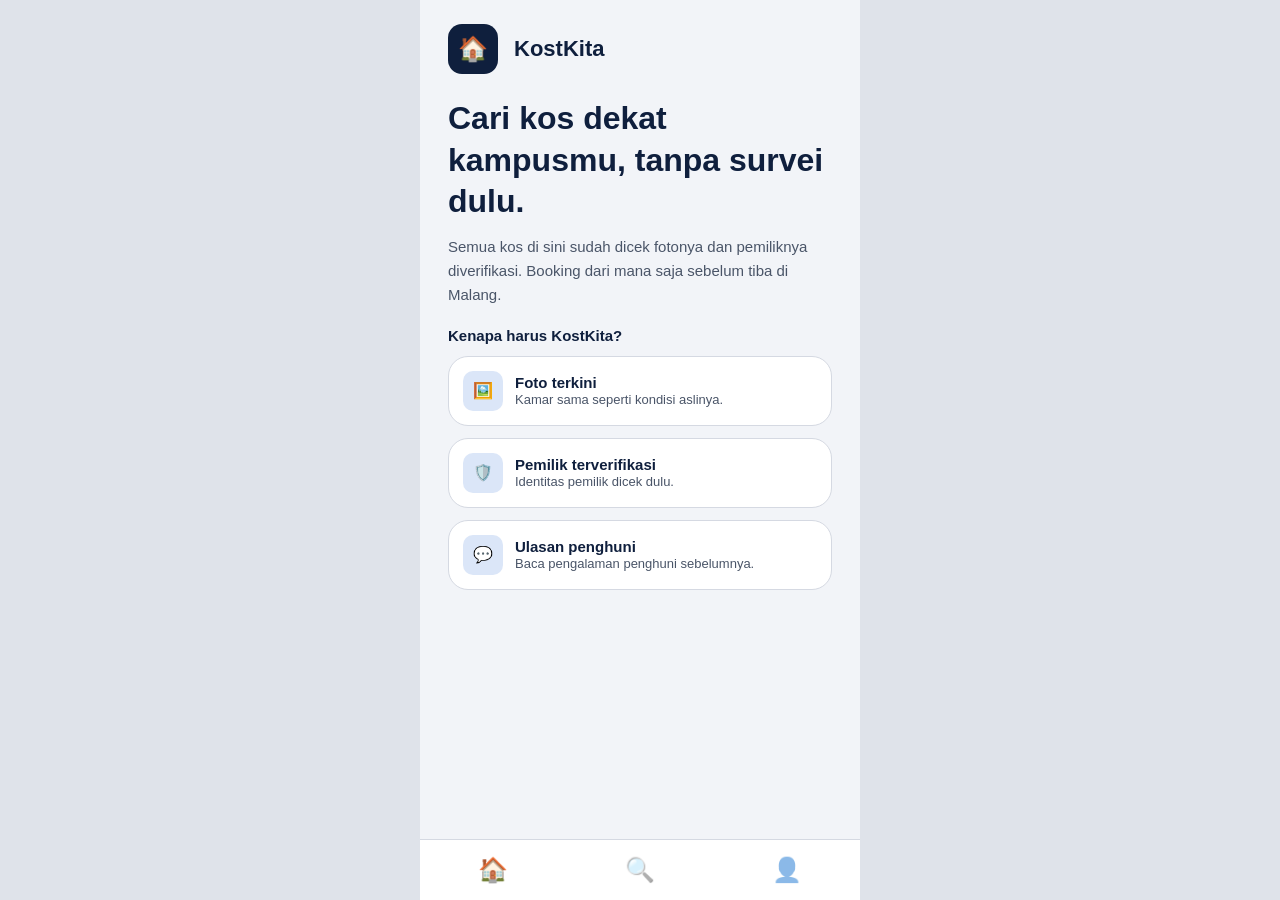
==== index.html @ cccb9350 "membuat index.html dan style.css" ====
<!DOCTYPE html>
<html lang="id">
<head>
  <meta charset="UTF-8">
  <meta name="viewport" content="width=device-width, initial-scale=1.0">
  <title>KostKita</title>
  <link rel="stylesheet" href="css/style.css">
</head>
<body>
  <div class="app">
    <main class="konten">
      <div class="logo">
        <div class="logo-ikon">🏠</div>
        <span class="logo-teks">KostKita</span>
      </div>

      <h1>Cari kos dekat kampusmu, tanpa survei dulu.</h1>
      <p class="deskripsi">Semua kos di sini sudah dicek fotonya dan pemiliknya diverifikasi. Booking dari mana saja sebelum tiba di Malang.</p>

      <h3>Kenapa harus KostKita?</h3>

      <div class="kartu">
        <div class="kartu-ikon">🖼️</div>
        <div>
          <strong>Foto terkini</strong>
          <p>Kamar sama seperti kondisi aslinya.</p>
        </div>
      </div>

      <div class="kartu">
        <div class="kartu-ikon">🛡️</div>
        <div>
          <strong>Pemilik terverifikasi</strong>
          <p>Identitas pemilik dicek dulu.</p>
        </div>
      </div>

      <div class="kartu">
        <div class="kartu-ikon">💬</div>
        <div>
          <strong>Ulasan penghuni</strong>
          <p>Baca pengalaman penghuni sebelumnya.</p>
        </div>
      </div>
    </main>

    <nav class="bottom-nav">
      <a href="index.html" class="aktif">🏠</a>
      <a href="cari.html">🔍</a>
      <a href="akun.html">👤</a>
    </nav>
  </div>
</body>
</html>
---- css/style.css ----
:root {
  --navy: #0f1f3d;
  --kuning: #ffc93c;
  --biru-muda: #dbe6f8;
  --latar: #f2f4f8;
  --abu: #4a5568;
  --garis: #d5d9e2;
}

* {
  box-sizing: border-box;
  margin: 0;
  padding: 0;
}

body {
  font-family: "Poppins", Arial, sans-serif;
  background: #dfe3ea;
  color: var(--navy);
}

/* lebar layar HP, ditengah kalau dibuka di laptop */
.app {
  max-width: 440px;
  min-height: 100vh;
  margin: 0 auto;
  background: var(--latar);
  position: relative;
}

.konten {
  padding: 24px 28px 100px;
}

/* logo */
.logo {
  display: flex;
  align-items: center;
  gap: 16px;
}

.logo-ikon {
  width: 50px;
  height: 50px;
  background: var(--navy);
  border-radius: 14px;
  display: flex;
  align-items: center;
  justify-content: center;
  font-size: 24px;
}

.logo-teks {
  font-size: 22px;
  font-weight: 600;
}

/* teks */
h1 {
  font-size: 32px;
  line-height: 1.3;
  margin: 24px 0 12px;
}

.deskripsi {
  font-size: 15px;
  color: var(--abu);
  line-height: 1.6;
  margin-bottom: 20px;
}

h3 {
  font-size: 15px;
  margin-bottom: 12px;
}

/* kartu fitur */
.kartu {
  display: flex;
  gap: 12px;
  align-items: center;
  background: white;
  border: 1px solid var(--garis);
  border-radius: 20px;
  padding: 14px;
  margin-bottom: 12px;
}

.kartu-ikon {
  width: 40px;
  height: 40px;
  flex-shrink: 0;
  background: var(--biru-muda);
  border-radius: 10px;
  display: flex;
  align-items: center;
  justify-content: center;
}

.kartu strong {
  font-size: 15px;
}

.kartu p {
  font-size: 13px;
  color: var(--abu);
}

/* navigasi bawah */
.bottom-nav {
  position: fixed;
  bottom: 0;
  left: 50%;
  transform: translateX(-50%);
  width: 100%;
  max-width: 440px;
  display: flex;
  justify-content: space-around;
  background: white;
  padding: 16px 0;
  border-top: 1px solid var(--garis);
}

.bottom-nav a {
  text-decoration: none;
  font-size: 24px;
  opacity: 0.5;
}

.bottom-nav a.aktif {
  opacity: 1;
}
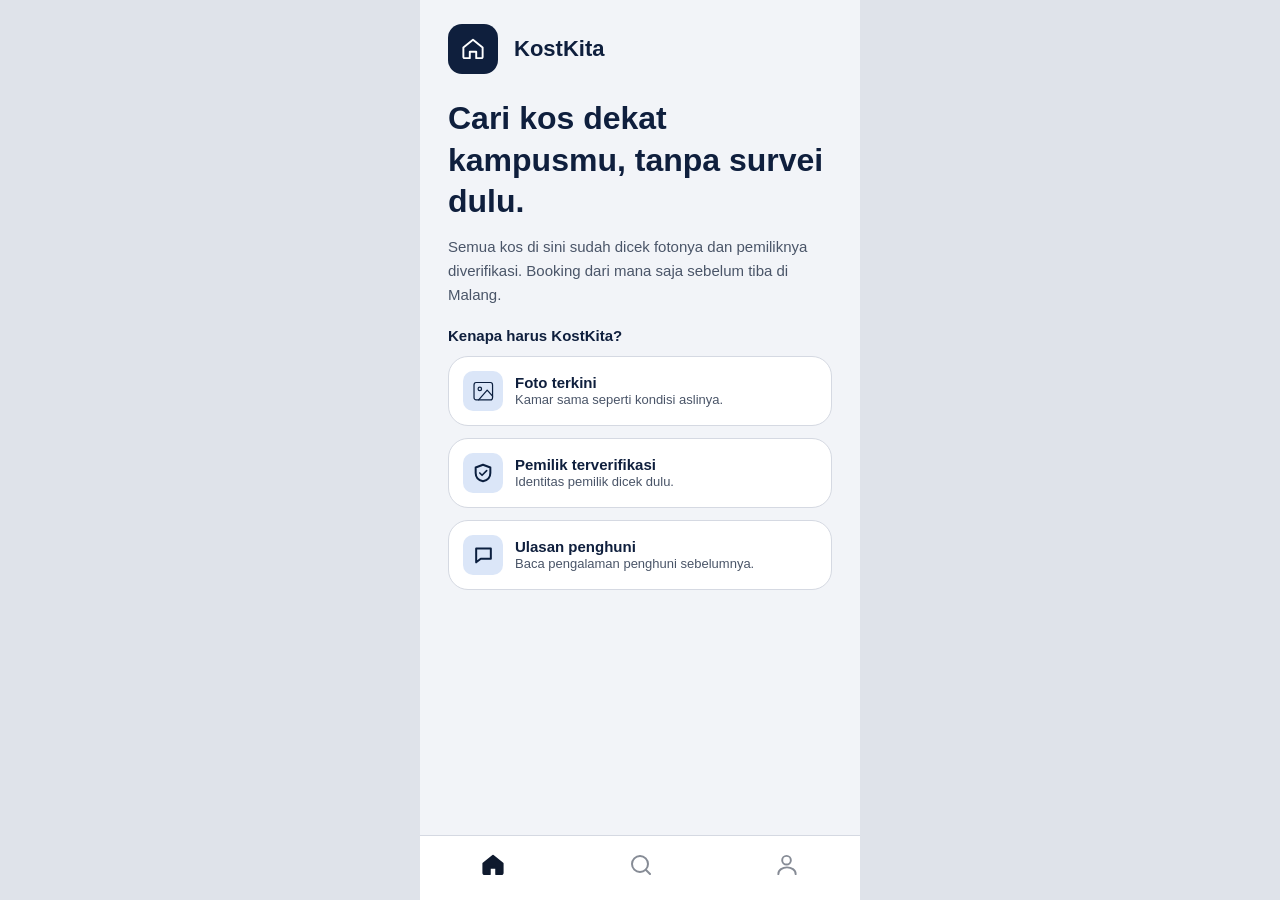
==== commit e2a2cf0b: "Tambah detail, bandingkan, dan ikon" ====
--- a/index.html
+++ b/index.html
@@ -10,7 +10,7 @@
   <div class="app">
     <main class="konten">
       <div class="logo">
-        <div class="logo-ikon">🏠</div>
+        <div class="logo-ikon" data-ikon="home"></div>
         <span class="logo-teks">KostKita</span>
       </div>
 
@@ -20,7 +20,7 @@
       <h3>Kenapa harus KostKita?</h3>
 
       <div class="kartu">
-        <div class="kartu-ikon">🖼️</div>
+        <div class="kartu-ikon" data-ikon="image"></div>
         <div>
           <strong>Foto terkini</strong>
           <p>Kamar sama seperti kondisi aslinya.</p>
@@ -28,7 +28,7 @@
       </div>
 
       <div class="kartu">
-        <div class="kartu-ikon">🛡️</div>
+        <div class="kartu-ikon" data-ikon="shield"></div>
         <div>
           <strong>Pemilik terverifikasi</strong>
           <p>Identitas pemilik dicek dulu.</p>
@@ -36,7 +36,7 @@
       </div>
 
       <div class="kartu">
-        <div class="kartu-ikon">💬</div>
+        <div class="kartu-ikon" data-ikon="chat"></div>
         <div>
           <strong>Ulasan penghuni</strong>
           <p>Baca pengalaman penghuni sebelumnya.</p>
@@ -45,10 +45,12 @@
     </main>
 
     <nav class="bottom-nav">
-      <a href="index.html" class="aktif">🏠</a>
-      <a href="cari.html">🔍</a>
-      <a href="akun.html">👤</a>
+      <a href="index.html" class="aktif" data-ikon="home"></a>
+      <a href="cari.html" data-ikon="search"></a>
+      <a href="akun.html" data-ikon="user"></a>
     </nav>
   </div>
+
+  <script src="js/icons.js"></script>
 </body>
 </html>
--- a/css/style.css
+++ b/css/style.css
@@ -1,3 +1,5 @@
+/* UMUM (dipakai semua halaman) */
+
 :root {
   --navy: #0f1f3d;
   --kuning: #ffc93c;
@@ -19,7 +21,6 @@
   color: var(--navy);
 }
 
-/* lebar layar HP, ditengah kalau dibuka di laptop */
 .app {
   max-width: 440px;
   min-height: 100vh;
@@ -32,81 +33,13 @@
   padding: 24px 28px 100px;
 }
 
-/* logo */
-.logo {
-  display: flex;
-  align-items: center;
-  gap: 16px;
-}
-
-.logo-ikon {
-  width: 50px;
-  height: 50px;
-  background: var(--navy);
-  border-radius: 14px;
-  display: flex;
-  align-items: center;
-  justify-content: center;
-  font-size: 24px;
-}
-
-.logo-teks {
-  font-size: 22px;
-  font-weight: 600;
-}
-
-/* teks */
-h1 {
-  font-size: 32px;
-  line-height: 1.3;
-  margin: 24px 0 12px;
-}
-
-.deskripsi {
-  font-size: 15px;
-  color: var(--abu);
-  line-height: 1.6;
-  margin-bottom: 20px;
-}
-
 h3 {
   font-size: 15px;
   margin-bottom: 12px;
 }
 
-/* kartu fitur */
-.kartu {
-  display: flex;
-  gap: 12px;
-  align-items: center;
-  background: white;
-  border: 1px solid var(--garis);
-  border-radius: 20px;
-  padding: 14px;
-  margin-bottom: 12px;
-}
-
-.kartu-ikon {
-  width: 40px;
-  height: 40px;
-  flex-shrink: 0;
-  background: var(--biru-muda);
-  border-radius: 10px;
-  display: flex;
-  align-items: center;
-  justify-content: center;
-}
-
-.kartu strong {
-  font-size: 15px;
-}
-
-.kartu p {
-  font-size: 13px;
-  color: var(--abu);
-}
-
-/* navigasi bawah */
+/* BOTTOM NAV (dipakai semua halaman) */
+
 .bottom-nav {
   position: fixed;
   bottom: 0;
@@ -129,4 +62,424 @@
 
 .bottom-nav a.aktif {
   opacity: 1;
-}+}
+
+/* INDEX (index.html) */
+
+.logo {
+  display: flex;
+  align-items: center;
+  gap: 16px;
+}
+
+.logo-ikon {
+  width: 50px;
+  height: 50px;
+  background: var(--navy);
+  border-radius: 14px;
+  display: flex;
+  align-items: center;
+  justify-content: center;
+  font-size: 24px;
+}
+
+.logo-teks {
+  font-size: 22px;
+  font-weight: 600;
+}
+
+h1 {
+  font-size: 32px;
+  line-height: 1.3;
+  margin: 24px 0 12px;
+}
+
+.deskripsi {
+  font-size: 15px;
+  color: var(--abu);
+  line-height: 1.6;
+  margin-bottom: 20px;
+}
+
+.kartu {
+  display: flex;
+  gap: 12px;
+  align-items: center;
+  background: white;
+  border: 1px solid var(--garis);
+  border-radius: 20px;
+  padding: 14px;
+  margin-bottom: 12px;
+}
+
+.kartu-ikon {
+  width: 40px;
+  height: 40px;
+  flex-shrink: 0;
+  background: var(--biru-muda);
+  border-radius: 10px;
+  display: flex;
+  align-items: center;
+  justify-content: center;
+}
+
+.kartu strong {
+  font-size: 15px;
+}
+
+.kartu p {
+  font-size: 13px;
+  color: var(--abu);
+}
+
+/* CARI (cari.html) */
+
+.judul {
+  font-size: 26px;
+  margin-top: 16px;
+}
+
+.sub {
+  font-size: 14px;
+  color: var(--abu);
+  margin-bottom: 20px;
+}
+
+.form-kartu {
+  background: white;
+  border: 1px solid var(--garis);
+  border-radius: 28px;
+  padding: 24px;
+  margin-bottom: 24px;
+}
+
+.label {
+  display: block;
+  font-size: 15px;
+  font-weight: 500;
+  margin: 18px 0 10px;
+}
+
+.form-kartu .label:first-child {
+  margin-top: 0;
+}
+
+.input-wrap {
+  display: flex;
+  align-items: center;
+  gap: 10px;
+  background: #e4e9f2;
+  border: 1px solid #b8c0cf;
+  border-radius: 12px;
+  padding: 12px 14px;
+}
+
+.input-wrap input {
+  border: none;
+  background: transparent;
+  outline: none;
+  font-family: inherit;
+  font-size: 14px;
+  width: 100%;
+  color: var(--navy);
+}
+
+.baris-chip {
+  display: flex;
+  flex-wrap: wrap;
+  gap: 8px;
+}
+
+.chip {
+  border: none;
+  background: var(--biru-muda);
+  color: var(--navy);
+  font-family: inherit;
+  font-size: 13px;
+  padding: 8px 16px;
+  border-radius: 999px;
+  cursor: pointer;
+}
+
+.chip-garis {
+  background: white;
+  border: 1px solid var(--navy);
+  font-size: 12px;
+  padding: 6px 14px;
+}
+
+.chip-aktif {
+  background: var(--navy);
+  color: white;
+}
+
+.baris-harga {
+  display: flex;
+  align-items: center;
+  gap: 10px;
+}
+
+.input-harga {
+  width: 100%;
+  background: #e4e9f2;
+  border: 1px solid #b8c0cf;
+  border-radius: 12px;
+  padding: 12px;
+  font-family: inherit;
+  font-size: 14px;
+  text-align: center;
+  color: var(--navy);
+}
+
+.tombol-kuning {
+  display: block;
+  width: 100%;
+  background: var(--kuning);
+  border: none;
+  border-radius: 12px;
+  padding: 14px;
+  margin-top: 24px;
+  font-family: inherit;
+  font-size: 15px;
+  font-weight: 600;
+  color: var(--navy);
+  text-align: center;
+  text-decoration: none;
+  cursor: pointer;
+}
+
+.judul-bagian {
+  font-size: 15px;
+  margin: 24px 0 12px;
+}
+
+.riwayat {
+  display: flex;
+  align-items: center;
+  gap: 14px;
+}
+
+.riwayat-ikon {
+  font-size: 22px;
+}
+
+.riwayat strong {
+  font-size: 14px;
+}
+
+.riwayat p {
+  font-size: 13px;
+  color: #8a93a3;
+}
+
+/* HASIL (hasil.html) */
+
+.konten-hasil {
+  padding-top: 20px;
+  padding-bottom: 150px;
+}
+
+.bar-cari {
+  display: flex;
+  align-items: center;
+  gap: 14px;
+  margin-bottom: 16px;
+}
+
+.tombol-kembali {
+  font-size: 24px;
+  text-decoration: none;
+  color: var(--navy);
+}
+
+.kotak-cari {
+  flex: 1;
+  display: flex;
+  align-items: center;
+  gap: 10px;
+  background: white;
+  border: 1px solid var(--garis);
+  border-radius: 14px;
+  padding: 8px 8px 8px 14px;
+  font-size: 14px;
+}
+
+.kotak-cari strong {
+  flex: 1;
+  font-weight: 500;
+}
+
+.tombol-cari-kecil {
+  background: var(--kuning);
+  border-radius: 10px;
+  padding: 8px 10px;
+  text-decoration: none;
+}
+
+.tombol-filter {
+  background: var(--navy);
+  color: white;
+  border: none;
+  border-radius: 999px;
+  padding: 12px 22px;
+  font-family: inherit;
+  font-size: 15px;
+  font-weight: 600;
+  cursor: pointer;
+}
+
+.baris-info {
+  display: flex;
+  justify-content: space-between;
+  align-items: center;
+  font-size: 14px;
+  margin: 16px 0 12px;
+}
+
+.baris-info select {
+  border: none;
+  background: transparent;
+  font-family: inherit;
+  font-size: 14px;
+  color: var(--navy);
+}
+
+.kartu-kos {
+  background: white;
+  border: 1px solid var(--garis);
+  border-radius: 20px;
+  margin-bottom: 14px;
+  overflow: hidden;
+}
+
+.kos-atas {
+  display: flex;
+  gap: 14px;
+  padding: 14px;
+  text-decoration: none;
+  color: var(--navy);
+}
+
+.kos-foto {
+  width: 125px;
+  min-height: 135px;
+  flex-shrink: 0;
+  background: var(--biru-muda);
+  border-radius: 14px;
+  position: relative;
+  display: flex;
+  align-items: center;
+  justify-content: center;
+  font-size: 32px;
+}
+
+.label-verif {
+  position: absolute;
+  top: 6px;
+  right: 6px;
+  background: var(--navy);
+  color: white;
+  font-size: 10px;
+  padding: 2px 8px;
+  border-radius: 999px;
+}
+
+.kos-info {
+  flex: 1;
+}
+
+.kos-info h4 {
+  font-size: 16px;
+}
+
+.kos-lokasi {
+  font-size: 12px;
+  color: var(--abu);
+  margin: 2px 0 6px;
+}
+
+.baris-mini {
+  display: flex;
+  align-items: center;
+  gap: 6px;
+  font-size: 12px;
+  margin-bottom: 6px;
+}
+
+.tag-tipe {
+  background: var(--biru-muda);
+  font-size: 12px;
+  padding: 2px 10px;
+  border-radius: 999px;
+}
+
+.baris-fasilitas {
+  display: flex;
+  flex-wrap: wrap;
+  gap: 4px;
+  margin-bottom: 6px;
+}
+
+.tag-fas {
+  border: 1px solid #9aa3b5;
+  font-size: 11px;
+  padding: 1px 8px;
+  border-radius: 999px;
+}
+
+.kos-harga {
+  font-size: 14px;
+}
+
+.kos-harga span {
+  font-weight: 400;
+  color: var(--abu);
+}
+
+.kos-sisa {
+  font-size: 12px;
+  color: #c0120c;
+  margin-left: 4px;
+}
+
+.kos-bawah {
+  border-top: 1px solid var(--garis);
+  padding: 12px 14px;
+}
+
+.kos-bawah label {
+  display: flex;
+  align-items: center;
+  gap: 10px;
+  font-size: 14px;
+  font-weight: 600;
+  cursor: pointer;
+}
+
+.kos-bawah input {
+  width: 20px;
+  height: 20px;
+  accent-color: var(--navy);
+}
+
+.tombol-bandingkan {
+  position: fixed;
+  bottom: 84px;
+  left: 50%;
+  transform: translateX(-50%);
+  width: calc(100% - 56px);
+  max-width: 384px;
+  background: var(--navy);
+  color: white;
+  text-align: center;
+  text-decoration: none;
+  padding: 16px;
+  border-radius: 14px;
+  font-size: 15px;
+  font-weight: 600;
+}
+
+.tombol-bandingkan.mati {
+  background: #8a93a3;
+  pointer-events: none;
+}
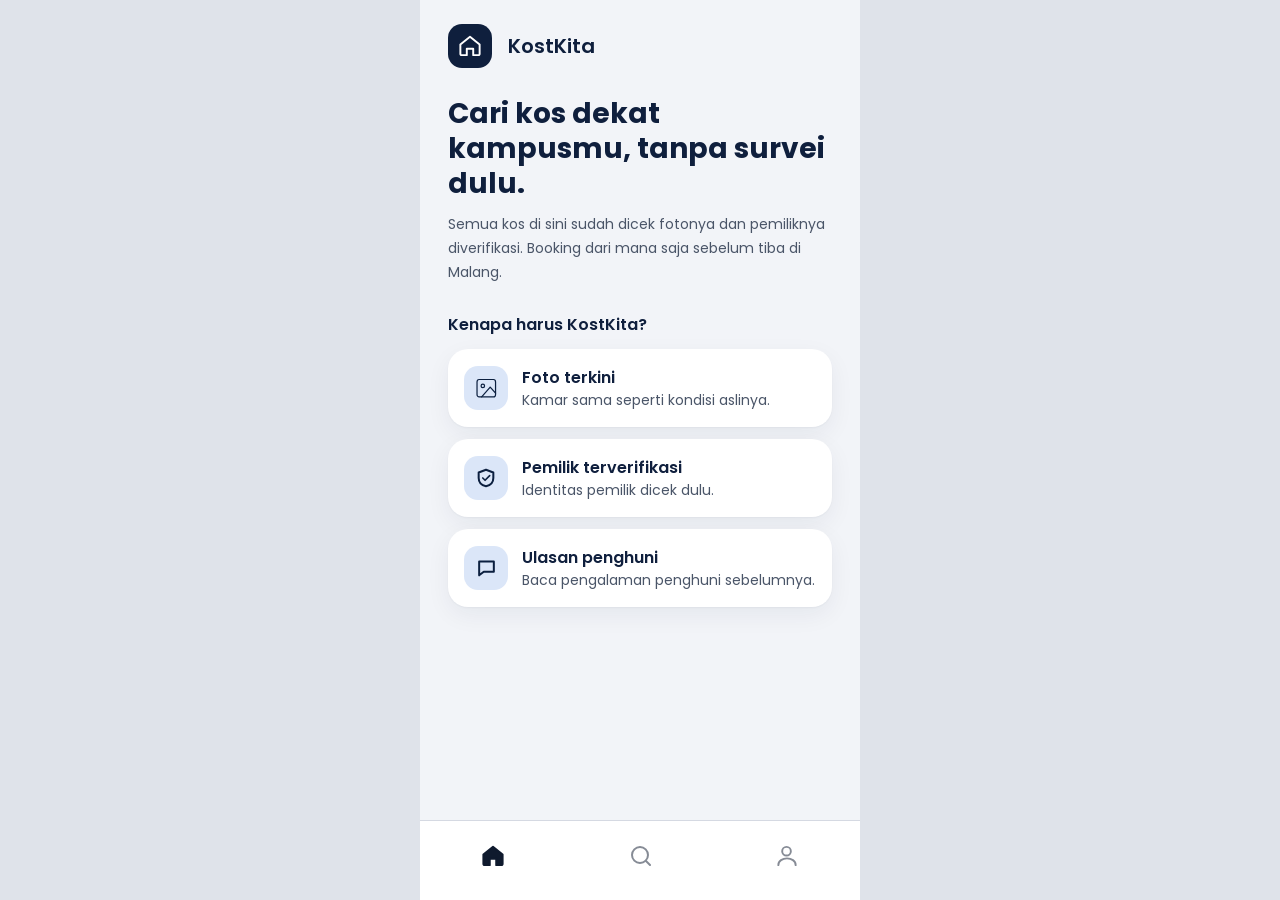
==== commit 67aef3de: "fixx" ====
--- a/index.html
+++ b/index.html
@@ -8,7 +8,7 @@
 </head>
 <body>
   <div class="app">
-    <main class="konten">
+    <main class="konten konten-bertahap">
       <div class="logo">
         <div class="logo-ikon" data-ikon="home"></div>
         <span class="logo-teks">KostKita</span>
--- a/css/style.css
+++ b/css/style.css
@@ -1,3 +1,4 @@
+@import url('https://fonts.googleapis.com/css2?family=Poppins:wght@400;500;600;700&display=swap');
 /* UMUM (dipakai semua halaman) */
 
 :root {
@@ -483,3 +484,720 @@
   background: #8a93a3;
   pointer-events: none;
 }
+
+/* ===========================================
+   TAMPILAN MODERN (khusus index, cari, hasil)
+   Ukuran font dibatasi: 12 / 14 / 16 / 20 / 28.
+   Sudut: 14 (kolom isian), 16 (tombol), 20 (kartu), bulat (chip).
+   Bagian ini ditaruh paling bawah supaya menang dari aturan lama,
+   dan dibatasi supaya halaman anggota lain tidak ikut berubah.
+   =========================================== */
+
+:root {
+  --bayangan: 0 1px 2px rgba(15, 31, 61, 0.04), 0 8px 24px rgba(15, 31, 61, 0.06);
+  --isi-input: #f4f6fb;
+  --garis-lembut: #e3e8f1;
+}
+
+/* ---------- INDEX ---------- */
+
+.logo-ikon {
+  width: 44px;
+  height: 44px;
+  border-radius: 14px;
+}
+
+.logo-teks {
+  font-size: 20px;
+  font-weight: 600;
+}
+
+.logo + h1 {
+  font-size: 28px;
+  line-height: 1.25;
+  font-weight: 700;
+  margin: 28px 0 12px;
+}
+
+.deskripsi {
+  font-size: 14px;
+  line-height: 1.7;
+  margin-bottom: 28px;
+}
+
+.logo ~ h3 {
+  font-size: 16px;
+  font-weight: 600;
+  margin-bottom: 12px;
+}
+
+.logo ~ .kartu {
+  border: none;
+  border-radius: 20px;
+  padding: 16px;
+  gap: 14px;
+  margin-bottom: 12px;
+  box-shadow: var(--bayangan);
+}
+
+.logo ~ .kartu .kartu-ikon {
+  width: 44px;
+  height: 44px;
+  border-radius: 14px;
+}
+
+.logo ~ .kartu strong {
+  font-size: 16px;
+  font-weight: 600;
+}
+
+.logo ~ .kartu p {
+  font-size: 14px;
+}
+
+/* ---------- CARI ---------- */
+
+.konten:has(.form-kartu) .judul {
+  font-size: 28px;
+  font-weight: 700;
+  margin-top: 8px;
+}
+
+.konten:has(.form-kartu) .sub {
+  font-size: 14px;
+  margin: 4px 0 24px;
+}
+
+.form-kartu {
+  border: none;
+  border-radius: 24px;
+  padding: 24px;
+  margin-bottom: 28px;
+  box-shadow: var(--bayangan);
+}
+
+.form-kartu .label {
+  font-size: 14px;
+  font-weight: 600;
+  margin: 20px 0 10px;
+}
+
+.form-kartu .label:first-child {
+  margin-top: 0;
+}
+
+.input-wrap {
+  background: var(--isi-input);
+  border: 1.5px solid transparent;
+  border-radius: 14px;
+  padding: 13px 14px;
+}
+
+.input-wrap input {
+  font-size: 14px;
+}
+
+.input-harga {
+  background: var(--isi-input);
+  border: 1.5px solid transparent;
+  border-radius: 14px;
+  padding: 13px 12px;
+  font-size: 14px;
+  outline: none;
+}
+
+.input-wrap:focus-within,
+.input-harga:focus {
+  background: #fff;
+  border-color: var(--navy);
+}
+
+.chip {
+  font-size: 14px;
+  font-weight: 500;
+  padding: 8px 16px;
+  background: #eef2fb;
+}
+
+.chip-garis {
+  background: #fff;
+  border: 1.5px solid var(--garis-lembut);
+  padding: 7px 14px;
+}
+
+.chip-aktif {
+  background: var(--navy);
+  color: #fff;
+  border-color: var(--navy);
+}
+
+.tombol-kuning {
+  border-radius: 16px;
+  padding: 15px;
+  margin-top: 28px;
+  font-size: 16px;
+  font-weight: 600;
+  box-shadow: 0 8px 20px rgba(255, 201, 60, 0.35);
+}
+
+.judul-bagian {
+  font-size: 16px;
+  font-weight: 600;
+  margin: 28px 0 12px;
+}
+
+.riwayat strong {
+  font-size: 14px;
+  font-weight: 600;
+}
+
+.riwayat p {
+  font-size: 12px;
+}
+
+.konten .baris-riwayat-judul {
+  align-items: baseline;
+}
+
+/* ---------- HASIL ---------- */
+
+.konten-hasil {
+  padding: 20px 20px 190px;
+}
+
+.bar-cari {
+  gap: 8px;
+  margin-bottom: 16px;
+}
+
+.tombol-kembali {
+  width: 40px;
+  height: 40px;
+  display: flex;
+  align-items: center;
+  justify-content: center;
+  flex-shrink: 0;
+}
+
+.kotak-cari {
+  border: none;
+  border-radius: 16px;
+  padding: 6px 6px 6px 14px;
+  box-shadow: var(--bayangan);
+}
+
+.tombol-cari-kecil {
+  width: 38px;
+  height: 38px;
+  padding: 0;
+  border-radius: 12px;
+  display: flex;
+  align-items: center;
+  justify-content: center;
+}
+
+.tombol-filter {
+  display: inline-flex;
+  align-items: center;
+  gap: 8px;
+  background: #fff;
+  color: var(--navy);
+  border: 1.5px solid var(--garis-lembut);
+  border-radius: 999px;
+  padding: 9px 18px;
+  font-size: 14px;
+  font-weight: 600;
+}
+
+.tombol-filter.filter-aktif {
+  background: var(--navy);
+  color: #fff;
+  border-color: var(--navy);
+}
+
+.baris-info {
+  font-size: 14px;
+  color: var(--abu);
+  margin: 18px 0 14px;
+}
+
+.baris-info select {
+  font-size: 14px;
+  font-weight: 500;
+  color: var(--navy);
+  cursor: pointer;
+}
+
+.konten-hasil .kc-kartu {
+  border: none;
+  border-radius: 20px;
+  margin-bottom: 16px;
+  box-shadow: var(--bayangan);
+}
+
+.konten-hasil .kc-isi {
+  gap: 14px;
+  padding: 14px;
+}
+
+.konten-hasil .kc-foto {
+  width: 112px;
+  height: 132px;
+  border-radius: 14px;
+  background: linear-gradient(160deg, #e9effc, #dbe6f8);
+}
+
+.konten-hasil .kc-foto svg {
+  width: 36px;
+  height: 36px;
+}
+
+.konten-hasil .kc-verif {
+  left: auto;
+  right: 6px;
+  top: 6px;
+  font-size: 11px;
+  padding: 3px 8px;
+}
+
+.konten-hasil .kc-info {
+  flex: 1;
+  flex-direction: row;
+  flex-wrap: wrap;
+  align-items: center;
+  align-content: flex-start;
+  gap: 6px 8px;
+  font-size: 12px;
+}
+
+.konten-hasil .kc-info strong {
+  flex: 0 0 100%;
+  font-size: 16px;
+  font-weight: 600;
+  line-height: 1.3;
+}
+
+.konten-hasil .kc-lok,
+.konten-hasil .kc-baris,
+.konten-hasil .kc-tag {
+  flex: 0 0 100%;
+}
+
+.konten-hasil .kc-lok {
+  font-size: 12px;
+  color: var(--abu);
+}
+
+.konten-hasil .kc-tipe {
+  font-size: 12px;
+  font-weight: 500;
+  padding: 2px 10px;
+}
+
+.konten-hasil .kc-tag span {
+  font-size: 12px;
+  font-weight: 500;
+  padding: 1px 8px;
+  white-space: nowrap;
+  color: var(--abu);
+  border: 1px solid var(--garis-lembut);
+}
+
+.konten-hasil .kc-harga {
+  font-size: 14px;
+  font-weight: 600;
+}
+
+.konten-hasil .kc-sisa {
+  font-size: 12px;
+  font-weight: 500;
+  color: #c0392b;
+}
+
+.konten-hasil .kc-banding {
+  font-size: 14px;
+  font-weight: 500;
+  padding: 12px 16px;
+  gap: 10px;
+  border-top: 1px solid #eef1f6;
+}
+
+.konten-hasil .kc-banding input {
+  -webkit-appearance: none;
+  appearance: none;
+  width: 20px;
+  height: 20px;
+  margin: 0;
+  display: grid;
+  place-content: center;
+  background: #fff;
+  border: 1.5px solid #b6c0d4;
+  border-radius: 6px;
+  cursor: pointer;
+}
+
+.konten-hasil .kc-banding input:checked {
+  background: var(--navy);
+  border-color: var(--navy);
+}
+
+.konten-hasil .kc-banding input:checked::after {
+  content: "";
+  width: 5px;
+  height: 10px;
+  border: solid #fff;
+  border-width: 0 2px 2px 0;
+  transform: rotate(45deg) translate(-1px, -1px);
+}
+
+.konten-hasil .kc-kosong {
+  font-size: 14px;
+}
+
+.konten-hasil .kc-kosong strong {
+  font-size: 16px;
+}
+
+.konten-hasil .kc-saran a {
+  font-size: 14px;
+  padding: 7px 14px;
+}
+
+.tombol-bandingkan {
+  bottom: 88px;
+  width: calc(100% - 40px);
+  max-width: 400px;
+  padding: 15px;
+  border-radius: 16px;
+  font-size: 16px;
+  font-weight: 600;
+  box-shadow: 0 10px 24px rgba(15, 31, 61, 0.28);
+}
+
+.tombol-bandingkan.sembunyi {
+  display: none;
+}
+
+/* ---------- LEMBAR FILTER (halaman hasil) ---------- */
+
+.filter-lembar .label {
+  font-size: 14px;
+  font-weight: 600;
+  margin: 20px 0 10px;
+}
+
+/* ===========================================
+   ANIMASI (semua halaman)
+   Semua animasi mati otomatis kalau pengguna mengaktifkan
+   "kurangi gerakan" di perangkatnya (lihat bagian paling bawah).
+   =========================================== */
+
+/* ---------- 1. Pindah halaman: isi halaman bergeser halus ---------- */
+/* Jalan di Chrome dan Edge terbaru. Browser lain tetap pakai animasi masuk biasa. */
+
+@view-transition {
+  navigation: auto;
+}
+
+/* Navigasi bawah diam di tempat, hanya isi halaman yang bergeser */
+.bottom-nav {
+  view-transition-name: bottom-nav;
+}
+
+@keyframes halamanKeluar {
+  to { opacity: 0; translate: -18px 0; }
+}
+
+@keyframes halamanMasuk {
+  from { opacity: 0; translate: 18px 0; }
+}
+
+::view-transition-old(root) {
+  animation: 0.2s ease both halamanKeluar;
+}
+
+::view-transition-new(root) {
+  animation: 0.28s ease both halamanMasuk;
+}
+
+@supports not (view-transition-name: none) {
+  .konten {
+    animation: halamanMasuk 0.3s ease both;
+  }
+}
+
+/* ---------- 2. Tombol dan kartu terasa "ditekan" ---------- */
+
+button,
+.tombol-kuning,
+a[class*="tombol"],
+.bottom-nav a,
+.chip,
+.riwayat,
+.kc-isi {
+  transition: scale 0.12s ease, background-color 0.18s ease, border-color 0.18s ease,
+              color 0.18s ease, box-shadow 0.18s ease, opacity 0.18s ease;
+}
+
+button:not(:disabled):active,
+.tombol-kuning:active,
+a[class*="tombol"]:active,
+.bottom-nav a:active,
+.chip:active,
+.riwayat:active {
+  scale: 0.96;
+}
+
+.kc-isi:active {
+  scale: 0.985;
+}
+
+@media (hover: hover) {
+  .konten-hasil .kc-kartu {
+    transition: translate 0.2s ease, box-shadow 0.2s ease;
+  }
+
+  .konten-hasil .kc-kartu:hover {
+    translate: 0 -2px;
+    box-shadow: 0 2px 4px rgba(15, 31, 61, 0.05), 0 14px 32px rgba(15, 31, 61, 0.10);
+  }
+}
+
+/* ---------- 3. Kartu muncul satu per satu ---------- */
+
+@keyframes kartuNaik {
+  from { opacity: 0; translate: 0 14px; }
+}
+
+.konten-hasil .kc-kartu,
+.konten-bertahap > * {
+  animation: kartuNaik 0.4s cubic-bezier(0.2, 0.7, 0.3, 1) backwards;
+}
+
+.konten-hasil .kc-kartu:nth-child(2) { animation-delay: 0.06s; }
+.konten-hasil .kc-kartu:nth-child(3) { animation-delay: 0.12s; }
+.konten-hasil .kc-kartu:nth-child(4) { animation-delay: 0.18s; }
+.konten-hasil .kc-kartu:nth-child(5) { animation-delay: 0.24s; }
+.konten-hasil .kc-kartu:nth-child(n + 6) { animation-delay: 0.3s; }
+
+.konten-bertahap > :nth-child(2) { animation-delay: 0.06s; }
+.konten-bertahap > :nth-child(3) { animation-delay: 0.12s; }
+.konten-bertahap > :nth-child(4) { animation-delay: 0.18s; }
+.konten-bertahap > :nth-child(5) { animation-delay: 0.24s; }
+.konten-bertahap > :nth-child(n + 6) { animation-delay: 0.3s; }
+
+/* ---------- 4. Tombol Bandingkan naik dari bawah ---------- */
+
+@keyframes munculBawah {
+  from { opacity: 0; translate: 0 16px; }
+}
+
+.tombol-bandingkan:not(.sembunyi) {
+  animation: munculBawah 0.25s ease backwards;
+}
+
+/* ---------- 5. Popup membesar halus ---------- */
+
+@keyframes popupKartu {
+  from { opacity: 0; scale: 0.92; }
+}
+
+.popup-kartu,
+.bk-popup {
+  animation: popupKartu 0.22s cubic-bezier(0.2, 0.9, 0.3, 1.15) backwards;
+}
+
+/* ---------- 6. Kotak centang ---------- */
+
+@keyframes centang {
+  from { scale: 0; }
+}
+
+.konten-hasil .kc-banding input {
+  transition: background-color 0.15s ease, border-color 0.15s ease;
+}
+
+.konten-hasil .kc-banding input:checked::after {
+  animation: centang 0.18s ease;
+}
+
+/* ---------- Kurangi gerakan ---------- */
+
+@media (prefers-reduced-motion: reduce) {
+  .konten,
+  .kc-kartu,
+  .konten-bertahap > *,
+  .tombol-bandingkan,
+  .popup-kartu,
+  .bk-popup,
+  .kc-banding input:checked::after {
+    animation: none !important;
+  }
+
+  button,
+  .tombol-kuning,
+  a[class*="tombol"],
+  .bottom-nav a,
+  .chip,
+  .riwayat,
+  .kc-isi,
+  .konten-hasil .kc-kartu {
+    transition: none !important;
+  }
+
+  ::view-transition-group(*),
+  ::view-transition-old(*),
+  ::view-transition-new(*) {
+    animation: none !important;
+  }
+}
+
+/* ===========================================
+   BAR BAWAH HALAMAN DETAIL
+   Supaya barisan Chat dan Booking selalu menempel di dasar layar,
+   walaupun isi halamannya pendek. Hanya berlaku di halaman yang punya .bar-aksi.
+   =========================================== */
+
+.app:has(.bar-aksi) {
+  display: flex;
+  flex-direction: column;
+}
+
+.app:has(.bar-aksi) > main {
+  flex: 1;
+}
+
+.app:has(.bar-aksi) .konten-detail {
+  padding-bottom: 24px;
+}
+
+/* ===========================================
+   BARISAN BAWAH SERAGAM + JARAK ATAS AKUN SAYA
+   Semua barisan bawah (navigasi, bar Chat dan Booking, bar DP)
+   memakai satu tinggi yang sama. Mau ganti ukurannya? Ubah angka
+   --tinggi-bar di bawah ini saja.
+   =========================================== */
+
+:root {
+  --tinggi-bar: 80px;
+}
+
+/* navigasi bawah (Beranda, Cari, Hasil, Bandingkan, Akun) */
+.bottom-nav {
+  height: var(--tinggi-bar);
+  padding: 0;
+  align-items: center;
+}
+
+/* bar Chat dan Booking di halaman Detail */
+.app .bar-aksi {
+  height: var(--tinggi-bar);
+  padding: 0 16px;
+  align-items: center;
+}
+
+.app .bar-aksi button,
+.app .bar-aksi a {
+  height: 52px;
+  border-radius: 14px;
+}
+
+.app .bar-aksi .tombol-hati {
+  width: 52px;
+}
+
+/* bar DP di Reservasi, Pembayaran, dan Konfirmasi */
+.app .bk-bawah {
+  height: var(--tinggi-bar);
+  padding-top: 0;
+  padding-bottom: 0;
+}
+
+/* tombol Bandingkan yang melayang tetap di atas navigasi */
+.tombol-bandingkan {
+  bottom: calc(var(--tinggi-bar) + 12px);
+}
+
+/* judul Akun Saya tidak terlalu turun dari atas */
+.ak-body .ak-konten:has(.ak-halaman) {
+  padding-top: 32px;
+}
+
+/* ===========================================
+   POPUP PESAN (pengganti alert bawaan browser)
+   =========================================== */
+.popup-latar{position:fixed;inset:0;background:rgba(15,31,61,.5);display:flex;align-items:center;justify-content:center;padding:24px;z-index:1000;animation:popupMuncul .15s ease}
+.popup-kartu{background:#fff;border-radius:24px;padding:28px 24px 22px;width:100%;max-width:320px;text-align:center;box-shadow:0 10px 30px rgba(15,31,61,.25)}
+.popup-ikon{width:56px;height:56px;margin:0 auto 14px;border-radius:50%;background:#DCE8FA;color:#0f1f3d;display:flex;align-items:center;justify-content:center;font-size:22px;font-weight:700}
+.popup-ikon .ikon{width:26px;height:26px}
+.popup-judul{font-size:17px;font-weight:600;color:#0f1f3d;margin-bottom:6px}
+.popup-teks{font-size:14px;color:#4a5568;line-height:1.5;margin-bottom:20px}
+.popup-tombol{width:100%;background:#ffc93c;border:none;border-radius:12px;padding:13px;font-family:inherit;font-size:15px;font-weight:600;color:#0f1f3d;cursor:pointer}
+@keyframes popupMuncul{from{opacity:0}to{opacity:1}}
+
+/* ===========================================
+   DROPDOWN URUTAN (halaman Hasil) + CHIP KAMPUS
+   =========================================== */
+
+/* Daftar pilihan urutan dibuat membulat seperti komponen lain.
+   Jalan di Chrome/Edge terbaru; browser lain tetap pakai tampilan bawaan. */
+@supports (appearance: base-select) {
+  .baris-info select,
+  .baris-info select::picker(select) {
+    appearance: base-select;
+  }
+
+  .baris-info select::picker(select) {
+    border: 1px solid var(--garis);
+    border-radius: 16px;
+    padding: 6px;
+    margin-top: 6px;
+    background: #fff;
+    box-shadow: 0 10px 30px rgba(15, 31, 61, 0.18);
+  }
+
+  .baris-info select option {
+    padding: 10px 14px;
+    border-radius: 10px;
+    font-size: 14px;
+    color: var(--navy);
+    cursor: pointer;
+  }
+
+  .baris-info select option:hover {
+    background: #eef2fb;
+  }
+
+  .baris-info select option:checked {
+    background: #DCE8FA;
+    font-weight: 600;
+  }
+
+  .baris-info select option::checkmark {
+    display: none;
+  }
+
+  .baris-info select::picker-icon {
+    transition: rotate 0.18s ease;
+  }
+
+  .baris-info select:open::picker-icon {
+    rotate: 180deg;
+  }
+}
+
+/* Chip kampus di "Belum ada kos yang cocok": terasa ditekan seperti chip fasilitas */
+.konten-hasil .kc-saran a {
+  transition: scale 0.12s ease, background-color 0.18s ease, color 0.18s ease;
+}
+
+.konten-hasil .kc-saran a:active {
+  scale: 0.96;
+  background-color: #c5d8f5;
+}
+
+@media (prefers-reduced-motion: reduce) {
+  .konten-hasil .kc-saran a {
+    transition: none !important;
+  }
+}
